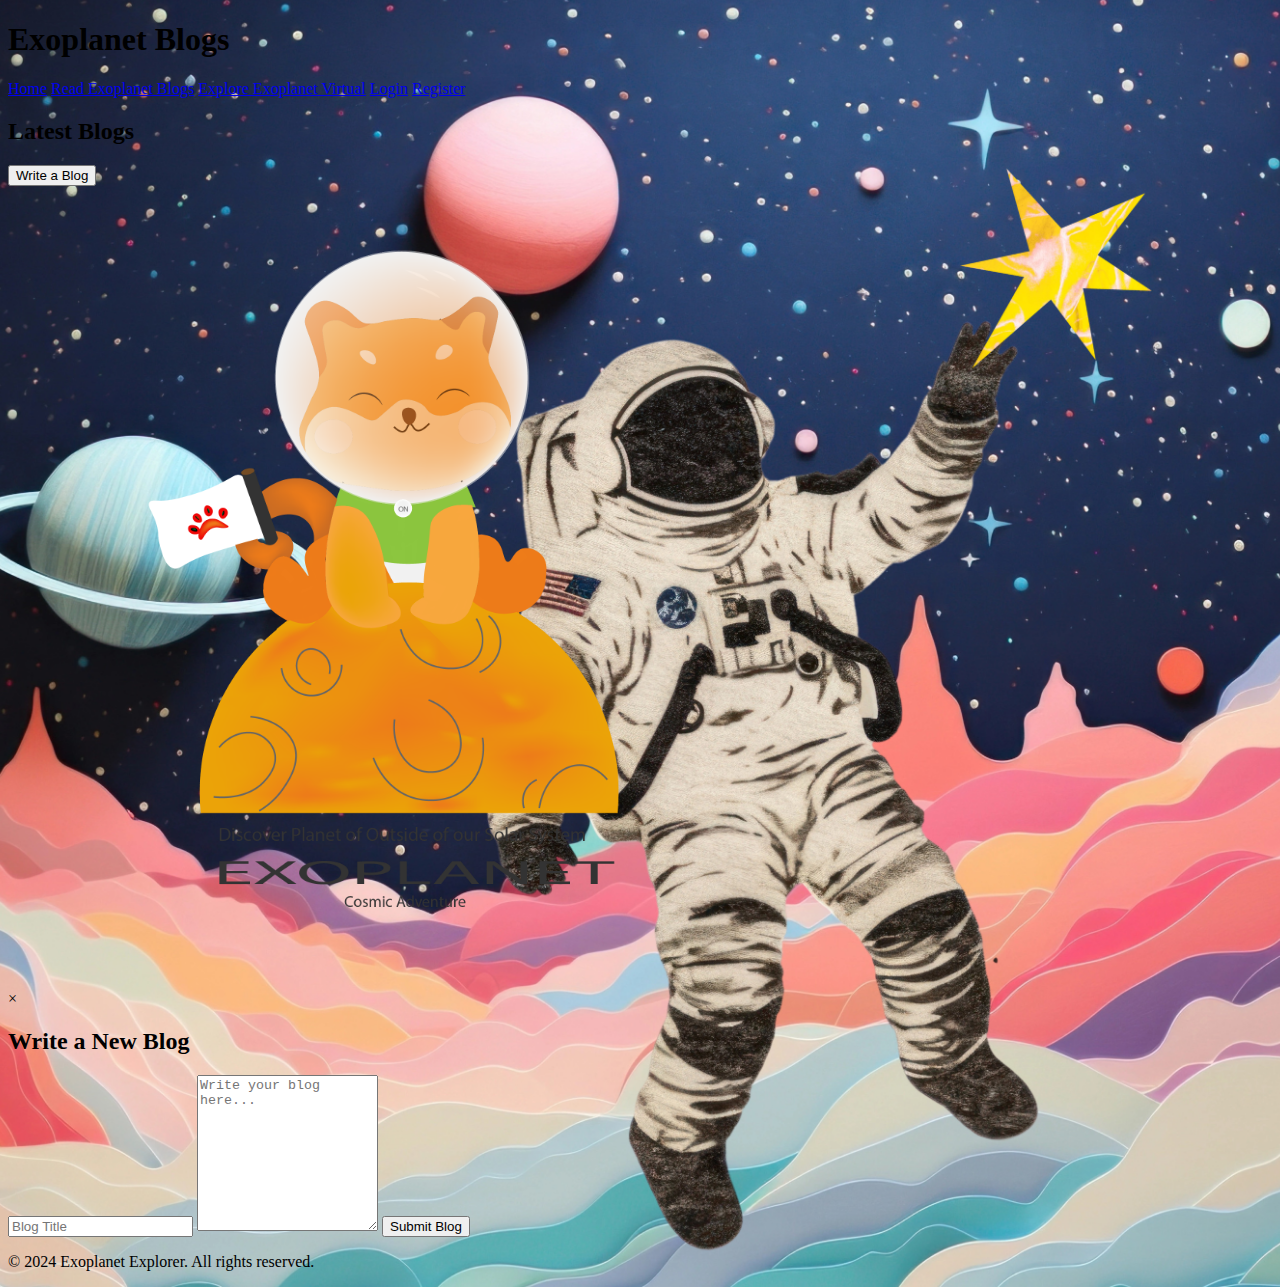
==== blogs.html @ f3abc71d "frontend" ====
<!-- frontend/blogs.html -->
<!DOCTYPE html>
<html lang="en">
<head>
    <meta charset="UTF-8">
    <title>Exoplanet Blogs</title>
    <link rel="stylesheet" href="css/styles.css">
    <link href="https://fonts.googleapis.com/css?family=Roboto:400,700&display=swap" rel="stylesheet">
    <style>
        body {
            background-image: url('spc.jpg');
            background-size: cover; /* Ensures the image covers the entire background */
            background-repeat: no-repeat; /* Prevents the image from repeating */
            background-position: center; /* Centers the image */
        }
    </style>
</head>
<body>
    <header>
        <h1>Exoplanet Blogs</h1>
        <nav>
            <a href="index.html">Home</a>
            <a href="blogs.html">Read Exoplanet Blogs</a>
            <a href="explore.html">Explore Exoplanet Virtual</a>
            <a href="login.html" id="login-link">Login</a>
            <a href="register.html" id="register-link">Register</a>
            <a href="#" id="logout-link" style="display:none;">Logout</a>
        </nav>
    </header>

    <main>
        <section class="blog-list">
            <h2>Latest Blogs</h2>
            <!-- Add Write Blog Button -->
            <button id="write-blog-btn" class="option-btn">Write a Blog</button>
            <div id="blogs-container">
                <!-- Blogs will be dynamically inserted here -->
            </div>
        </section>
        
         <img src="Illum.png" alt="A dog on a planet Illustration" style="width:800px;height:800px;"> 

        <!-- Blog Writing Modal -->
        <div id="blog-modal" class="modal">
            <div class="modal-content">
                <span class="close-button">&times;</span>
                <h2>Write a New Blog</h2>
                <form id="blog-form">
                    <input type="text" id="blog-title" placeholder="Blog Title" required>
                    <textarea id="blog-content" placeholder="Write your blog here..." rows="10" required></textarea>
                    <button type="submit">Submit Blog</button>
                </form>
                <p id="blog-error" class="error-message"></p>
                <p id="blog-success" class="success-message"></p>
            </div>
        </div>
    </main>

    <footer>
        <p>&copy; 2024 Exoplanet Explorer. All rights reserved.</p>
    </footer>

    <script src="js/scripts.js"></script>
</body>
</html>
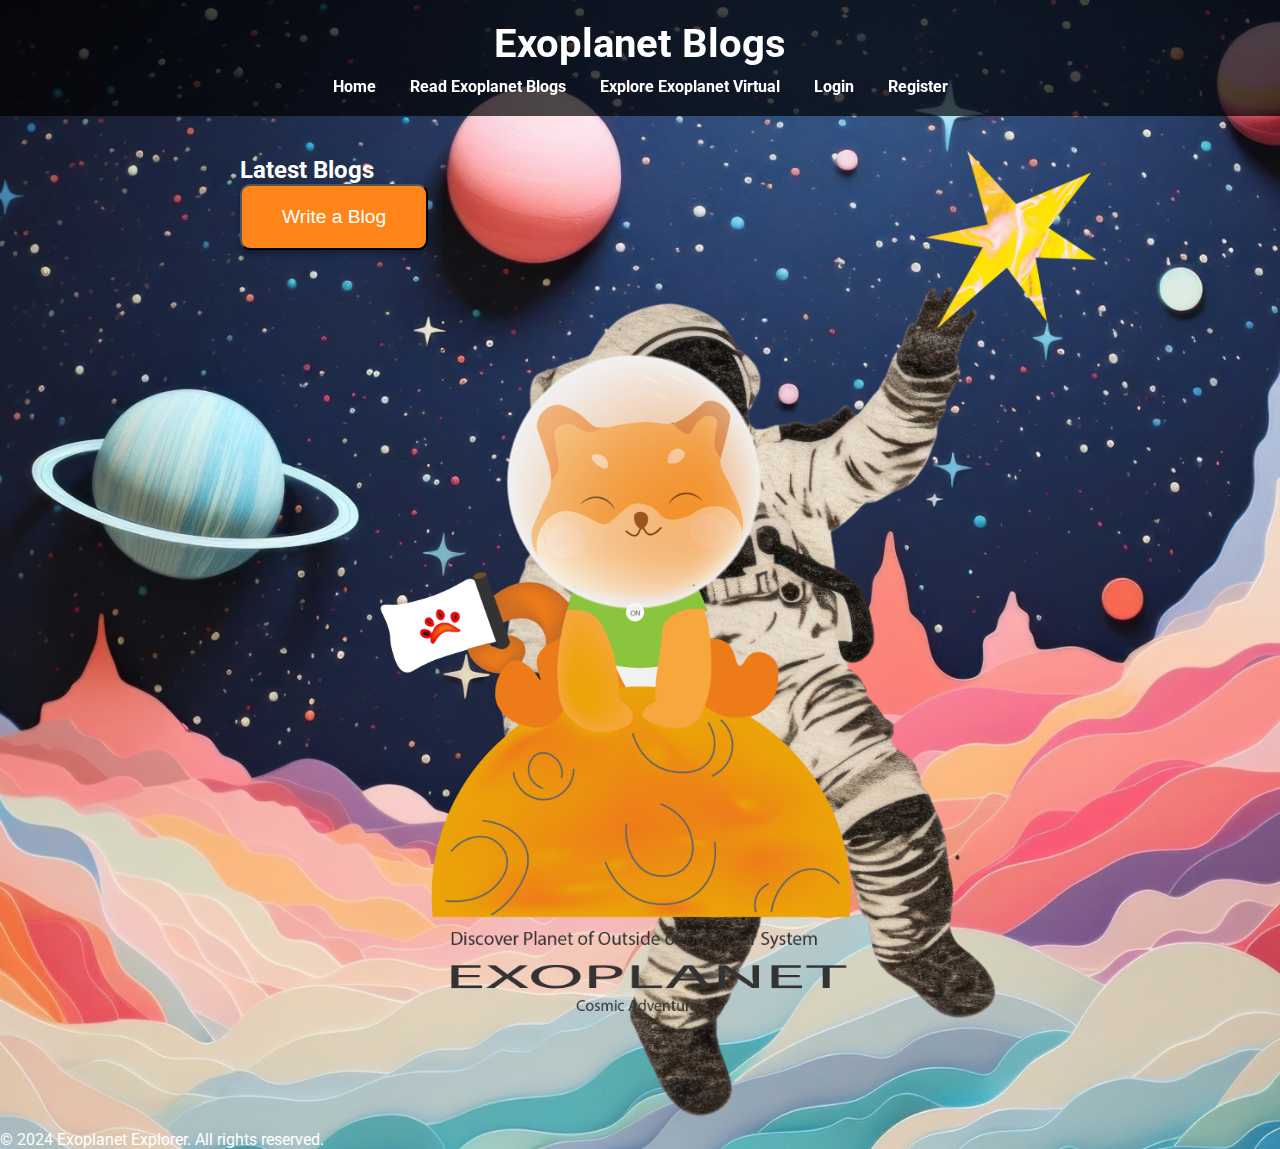
==== commit e22a4238: "Update blogs.html" ====
--- a/blogs.html
+++ b/blogs.html
@@ -4,7 +4,7 @@
 <head>
     <meta charset="UTF-8">
     <title>Exoplanet Blogs</title>
-    <link rel="stylesheet" href="css/styles.css">
+    <link rel="stylesheet" href="styles.css">
     <link href="https://fonts.googleapis.com/css?family=Roboto:400,700&display=swap" rel="stylesheet">
     <style>
         body {
--- a/styles.css
+++ b/styles.css
@@ -0,0 +1,471 @@
+/* frontend/css/styles.css */
+
+/* Reset Styles */
+* {
+    margin: 0;
+    padding: 0;
+    box-sizing: border-box;
+}
+
+/* Body Styling */
+body {
+
+    font-family: 'Roboto', sans-serif;
+    background: linear-gradient(to right, #0b3d91, #0074D9);
+    color: #ffffff;
+    min-height: 100vh;
+    display: flex;
+    flex-direction: column;
+    animation: backgroundAnimation 15s ease infinite;
+}
+
+
+@keyframes backgroundAnimation {
+    0% { background-position: 0% 50%; }
+    50% { background-position: 100% 50%; }
+    100% { background-position: 0% 50%; }
+}
+
+/* Header Styling */
+header {
+    
+    background-color: rgba(0, 0, 0, 0.7);
+    padding: 20px;
+    text-align: center;
+    position: sticky;
+    top: 0;
+    z-index: 1000;
+}
+
+header h1 {
+    font-size: 2.5em;
+    margin-bottom: 10px;
+    animation: fadeInDown 2s ease;
+}
+
+nav a {
+    color: #ffffff;
+    margin: 0 15px;
+    text-decoration: none;
+    font-weight: 700;
+    transition: color 0.3s;
+}
+
+nav a:hover {
+    color: #ffdc00;
+}
+
+/* Main Content Styling */
+main {
+    flex: 1;
+    padding: 40px 20px;
+    display: flex;
+    flex-direction: column;
+    align-items: center;
+}
+
+/* Home Options Styling */
+.home-options {
+    display: flex;
+    justify-content: center;
+    gap: 50px;
+    flex-wrap: wrap;
+    animation: slideInUp 1.5s ease;
+}
+
+.option-btn {
+    padding: 20px 40px;
+    background-color: #FF851B;
+    color: #ffffff;
+    text-decoration: none;
+    font-size: 1.2em;
+    border-radius: 10px;
+    transition: background-color 0.3s, transform 0.3s;
+    box-shadow: 0 4px 6px rgba(0,0,0,0.3);
+}
+
+.option-btn:hover {
+    background-color: #FF4136;
+    transform: translateY(-5px);
+}
+
+/* Blog List Styling */
+.blog-list {
+    max-width: 800px;
+    width: 100%;
+    margin-bottom: 40px;
+}
+
+.blog-item {
+    background-color: rgba(255, 255, 255, 0.1);
+    padding: 20px;
+    margin-bottom: 20px;
+    border-radius: 10px;
+    animation: fadeIn 1s ease;
+    backdrop-filter: blur(5px);
+}
+
+.blog-item h3 {
+    margin-bottom: 10px;
+    font-size: 1.5em;
+    color: #ffdc00;
+}
+
+.blog-item p {
+    margin-bottom: 10px;
+    line-height: 1.6;
+}
+
+.blog-item .author {
+    font-style: italic;
+    color: #FFDC00;
+}
+
+/* Exoplanet Card Styling */
+.exoplanet-card {
+    background-color: rgba(255, 255, 255, 0.1);
+    padding: 20px;
+    margin-bottom: 20px;
+    border-radius: 10px;
+    display: flex;
+    gap: 20px;
+    align-items: center;
+    transition: transform 0.3s, box-shadow 0.3s;
+    backdrop-filter: blur(5px);
+}
+
+.exoplanet-card:hover {
+    transform: translateY(-5px);
+    box-shadow: 0 4px 20px rgba(0,0,0,0.5);
+}
+
+.exoplanet-card img {
+    width: 200px;
+    height: 150px;
+    border-radius: 10px;
+    object-fit: cover;
+    animation: pulse 2s infinite;
+}
+
+@keyframes pulse {
+    0% { transform: scale(1); }
+    50% { transform: scale(1.05); }
+    100% { transform: scale(1); }
+}
+
+.exoplanet-card h3 {
+    margin-bottom: 10px;
+    font-size: 1.5em;
+    color: #2ECC40;
+}
+
+.exoplanet-card p {
+    flex: 1;
+    line-height: 1.6;
+}
+
+.exoplanet-card a {
+    display: inline-block;
+    margin-top: 10px;
+    padding: 10px 20px;
+    background-color: #2ECC40;
+    color: #ffffff;
+    text-decoration: none;
+    border-radius: 5px;
+    transition: background-color 0.3s, transform 0.3s;
+}
+
+.exoplanet-card a:hover {
+    background-color: #01FF70;
+    transform: translateY(-3px);
+}
+
+/* Quiz Section Styling */
+.quiz-section {
+    max-width: 800px;
+    width: 100%;
+    margin-top: 40px;
+    background-color: rgba(255, 255, 255, 0.1);
+    padding: 20px;
+    border-radius: 10px;
+    backdrop-filter: blur(5px);
+    animation: fadeInUp 1s ease;
+}
+
+.quiz-section h2 {
+    margin-bottom: 20px;
+    color: #ffdc00;
+}
+
+.quiz-question {
+    margin-bottom: 15px;
+}
+
+.quiz-question p {
+    margin-bottom: 10px;
+}
+
+.quiz-question label {
+    display: block;
+    margin-bottom: 5px;
+    cursor: pointer;
+    transition: color 0.2s;
+}
+
+.quiz-question input[type="radio"] {
+    margin-right: 10px;
+}
+
+.quiz-question label:hover {
+    color: #01FF70;
+}
+
+.quiz-section button {
+    padding: 10px 20px;
+    background-color: #2ECC40;
+    color: #ffffff;
+    border: none;
+    border-radius: 5px;
+    cursor: pointer;
+    transition: background-color 0.3s, transform 0.3s;
+}
+
+.quiz-section button:hover {
+    background-color: #01FF70;
+    transform: translateY(-3px);
+}
+
+/* Chatroom Styling */
+.chat-container {
+    max-width: 800px;
+    width: 100%;
+    margin: auto;
+    background-color: rgba(0, 0, 0, 0.7);
+    padding: 20px;
+    border-radius: 10px;
+    backdrop-filter: blur(5px);
+    animation: fadeIn 1s ease;
+}
+
+#chat-messages {
+    height: 400px;
+    overflow-y: scroll;
+    background-color: rgba(255, 255, 255, 0.1);
+    padding: 10px;
+    border-radius: 5px;
+    margin-bottom: 20px;
+    animation: slideIn 0.5s ease;
+}
+
+.message {
+    margin-bottom: 10px;
+    animation: fadeIn 0.5s ease;
+}
+
+.message .user {
+    font-weight: bold;
+    color: #2ECC40;
+}
+
+#chat-form {
+    display: flex;
+    gap: 10px;
+}
+
+#chat-input {
+    flex: 1;
+    padding: 10px;
+    border: none;
+    border-radius: 5px;
+    background-color: rgba(255, 255, 255, 0.2);
+    color: #ffffff;
+    transition: background-color 0.3s;
+}
+
+#chat-input:focus {
+    background-color: rgba(255, 255, 255, 0.3);
+    outline: none;
+}
+
+#chat-form button {
+    padding: 10px 20px;
+    background-color: #FF4136;
+    color: #ffffff;
+    border: none;
+    border-radius: 5px;
+    cursor: pointer;
+    transition: background-color 0.3s, transform 0.3s;
+}
+
+#chat-form button:hover {
+    background-color: #FF851B;
+    transform: translateY(-3px);
+}
+
+/* Auth Form Styling */
+.auth-form {
+    max-width: 400px;
+    width: 100%;
+    margin: auto;
+    background-color: rgba(255, 255, 255, 0.1);
+    padding: 20px;
+    border-radius: 10px;
+    backdrop-filter: blur(5px);
+    animation: fadeInUp 1s ease;
+}
+
+.auth-form h2 {
+    margin-bottom: 20px;
+    text-align: center;
+    color: #ffdc00;
+}
+
+.auth-form form {
+    display: flex;
+    flex-direction: column;
+    gap: 15px;
+}
+
+.auth-form input {
+    padding: 10px;
+    border: none;
+    border-radius: 5px;
+    background-color: rgba(255, 255, 255, 0.2);
+    color: #ffffff;
+    transition: background-color 0.3s;
+}
+
+.auth-form input:focus {
+    background-color: rgba(255, 255, 255, 0.3);
+    outline: none;
+}
+
+.auth-form button {
+    padding: 10px;
+    background-color: #FF851B;
+    color: #ffffff;
+    border: none;
+    border-radius: 5px;
+    cursor: pointer;
+    transition: background-color 0.3s, transform 0.3s;
+}
+
+.auth-form button:hover {
+    background-color: #FF4136;
+    transform: translateY(-3px);
+}
+
+.error-message {
+    color: #FF4136;
+    text-align: center;
+}
+
+.success-message {
+    color: #2ECC40;
+    text-align: center;
+}
+
+/* Modal Styles */
+.modal {
+    display: none; /* Hidden by default */
+    position: fixed; /* Stay in place */
+    z-index: 100; /* Sit on top */
+    left: 0;
+    top: 0;
+    width: 100%; /* Full width */
+    height: 100%; /* Full height */
+    overflow: auto; /* Enable scroll if needed */
+    background-color: rgba(0,0,0,0.7); /* Black w/ opacity */
+}
+
+.modal-content {
+    background-color: rgba(0, 0, 0, 0.8);
+    margin: 5% auto; /* 5% from the top and centered */
+    padding: 20px;
+    border: 1px solid #888;
+    width: 80%; /* Could be more or less, depending on screen size */
+    border-radius: 10px;
+    color: #ffffff;
+    animation: fadeInDown 1s ease;
+}
+
+.close-button {
+    color: #aaaaaa;
+    float: right;
+    font-size: 28px;
+    font-weight: bold;
+    cursor: pointer;
+    transition: color 0.3s;
+}
+
+.close-button:hover,
+.close-button:focus {
+    color: #ffdc00;
+    text-decoration: none;
+    cursor: pointer;
+}
+
+.blog-form input,
+.blog-form textarea {
+    width: 100%;
+    padding: 10px;
+    margin: 10px 0;
+    border: none;
+    border-radius: 5px;
+    background-color: rgba(255, 255, 255, 0.2);
+    color: #ffffff;
+    transition: background-color 0.3s;
+}
+
+.blog-form input:focus,
+.blog-form textarea:focus {
+    background-color: rgba(255, 255, 255, 0.3);
+    outline: none;
+}
+
+.blog-form button {
+    padding: 10px 20px;
+    background-color: #2ECC40;
+    color: #ffffff;
+    border: none;
+    border-radius: 5px;
+    cursor: pointer;
+    transition: background-color 0.3s, transform 0.3s;
+}
+
+.blog-form button:hover {
+    background-color: #01FF70;
+    transform: translateY(-3px);
+}
+.watermark {
+    font-size: 0.8em;
+    color: rgba(255, 255, 255, 0.5);
+    margin-top: 5px;
+    animation: fadeIn 2s ease-in-out infinite alternate;
+}
+
+@keyframes fadeIn {
+    from { opacity: 0.3; }
+    to { opacity: 1; }
+}
+
+/* Animations */
+@keyframes fadeIn {
+    from { opacity: 0; }
+    to { opacity: 1; }
+}
+
+@keyframes fadeInUp {
+    from { opacity: 0; transform: translateY(20px); }
+    to { opacity: 1; transform: translateY(0); }
+}
+
+@keyframes slideInUp {
+    from { opacity: 0; transform: translateY(20px); }
+    to { opacity: 1; transform: translateY(0); }
+}
+
+@keyframes fadeInDown {
+    from { opacity: 0; transform: translateY(-20px); }
+    to { opacity: 1; transform: translateY(0); }
+}
